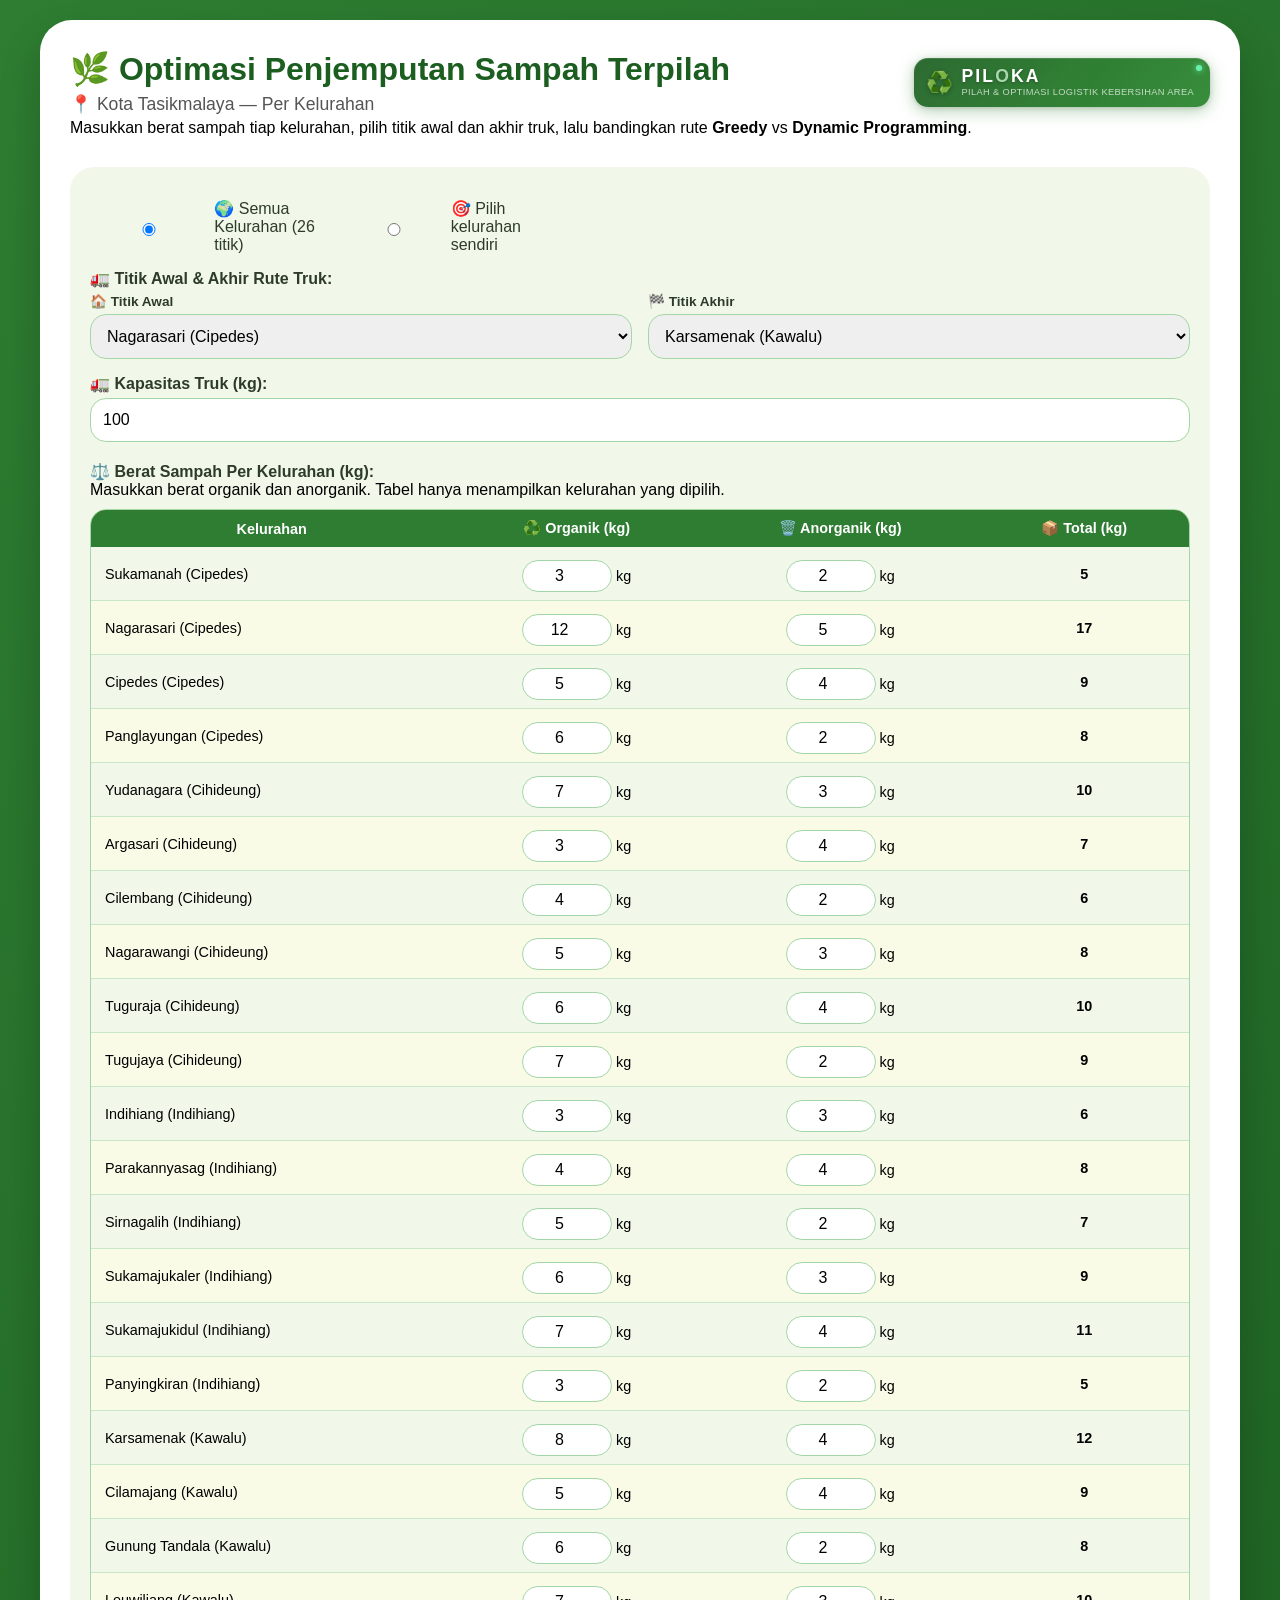
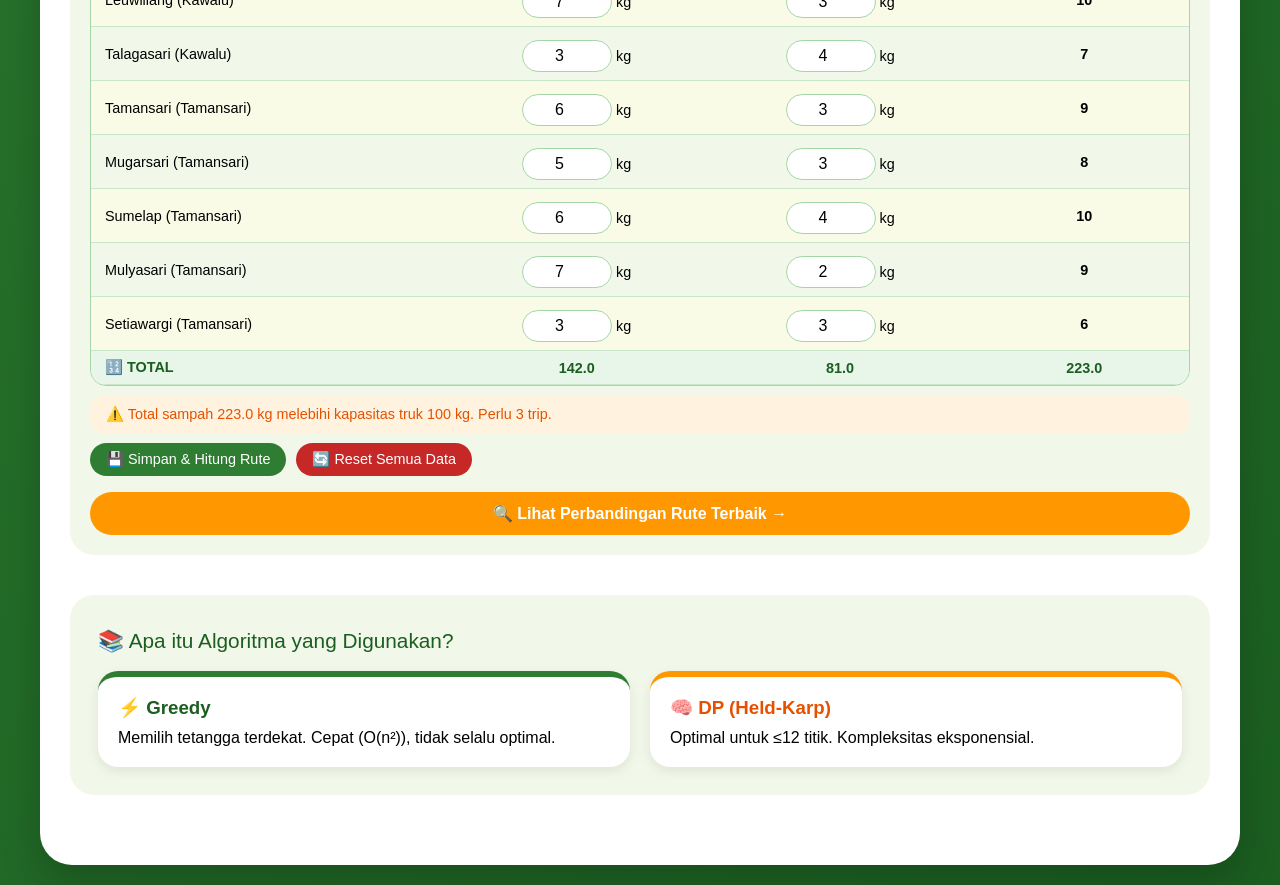
==== index.html @ 5a888385 "move files to root" ====
<!doctype html>
<html lang="id">
  <head>
    <meta charset="UTF-8" />
    <meta name="viewport" content="width=device-width, initial-scale=1.0" />
    <title>Optimasi Sampah Terpilah - Tasikmalaya</title>
    <link rel="stylesheet" href="style.css" />
    <style>
      .kel-checkbox-group {
        display: grid;
        grid-template-columns: repeat(auto-fill, minmax(180px, 1fr));
        gap: 8px;
        max-height: 300px;
        overflow-y: auto;
        border: 1px solid #c8e6c9;
        border-radius: 16px;
        padding: 12px;
        background: white;
        margin-top: 8px;
      }
      .kel-checkbox-group label {
        display: flex;
        align-items: center;
        gap: 8px;
        font-size: 0.9rem;
        cursor: pointer;
      }
      .mode-radio {
        display: flex;
        gap: 20px;
        margin: 12px 0;
        align-items: center;
      }
      .mode-radio label {
        display: inline-flex;
        align-items: center;
        gap: 6px;
        font-weight: normal;
        margin-top: 0;
      }
      .berat-table input {
        width: 80px;
        padding: 6px;
        text-align: center;
      }
    </style>
  </head>
  <body>
    <div class="container">
      <!-- Site Header Row -->
      <div class="site-header">
        <div class="site-header-titles">
          <h1>🌿 Optimasi Penjemputan Sampah Terpilah</h1>
          <h2>📍 Kota Tasikmalaya — Per Kelurahan</h2>
        </div>
        <div class="piloka-badge">
          <div class="piloka-logo">
            <div class="piloka-dot"></div>
            <span class="piloka-icon">♻️</span>
            <div class="piloka-text">
              <span class="piloka-name">PIL<span>O</span>KA</span>
              <span class="piloka-tagline">Pilah &amp; Optimasi Logistik Kebersihan Area</span>
            </div>
          </div>
        </div>
      </div>
      <p class="hero-desc">
        Masukkan berat sampah tiap kelurahan, pilih titik awal dan akhir truk,
        lalu bandingkan rute <strong>Greedy</strong> vs
        <strong>Dynamic Programming</strong>.
      </p>

      <div class="form-box">
        <div class="mode-radio">
          <label
            ><input type="radio" name="routeMode" value="all" checked /> 🌍
            Semua Kelurahan (26 titik)</label
          >
          <label
            ><input type="radio" name="routeMode" value="custom" /> 🎯 Pilih
            kelurahan sendiri</label
          >
        </div>

        <div id="kelurahanCustomPanel" style="display: none">
          <label>📌 Pilih Kelurahan yang Akan Dijemput:</label>
          <div style="margin: 8px 0">
            <button type="button" id="selectAllBtn" class="small-btn">
              ✔️ Pilih Semua
            </button>
            <button type="button" id="deselectAllBtn" class="small-btn">
              ❌ Hapus Semua
            </button>
          </div>
          <div id="kelurahanCheckboxes" class="kel-checkbox-group"></div>
          <p class="section-note">
            ✅ Minimal pilih 2 kelurahan (awal dan akhir berbeda).
          </p>
        </div>

        <label>🚛 Titik Awal & Akhir Rute Truk:</label>
        <div class="route-selects">
          <div>
            <label style="margin-top: 0; font-size: 0.85rem"
              >🏠 Titik Awal</label
            >
            <select id="daerahAsal"></select>
          </div>
          <div>
            <label style="margin-top: 0; font-size: 0.85rem"
              >🏁 Titik Akhir</label
            >
            <select id="daerahAkhir"></select>
          </div>
        </div>
        <p id="warningAkhir" class="warning-text">
          ⚠️ Titik akhir tidak boleh sama dengan titik awal.
        </p>

        <label>🚛 Kapasitas Truk (kg):</label>
        <input
          type="number"
          id="kapasitasTruk"
          value="100"
          step="10"
          min="10"
        />

        <label style="margin-top: 20px"
          >⚖️ Berat Sampah Per Kelurahan (kg):</label
        >
        <p class="section-note">
          Masukkan berat organik dan anorganik. Tabel hanya menampilkan
          kelurahan yang dipilih.
        </p>
        <div class="berat-table-wrap">
          <table class="berat-table" id="beratTable">
            <thead>
              <tr>
                <th>Kelurahan</th>
                <th>♻️ Organik (kg)</th>
                <th>🗑️ Anorganik (kg)</th>
                <th>📦 Total (kg)</th>
              </tr>
            </thead>
            <tbody id="beratTbody"></tbody>
            <tfoot>
              <tr class="total-row">
                <td>🔢 TOTAL</td>
                <td id="totalOrganik">0</td>
                <td id="totalAnorganik">0</td>
                <td id="totalSemua">0</td>
              </tr>
            </tfoot>
          </table>
        </div>
        <div
          id="statusKapasitas"
          class="info-status"
          style="display: none"
        ></div>

        <button id="simpanBtn">💾 Simpan & Hitung Rute</button>
        <div id="infoHasil" class="info-panel" style="display: none"></div>
        <a href="banding.html" class="btn-banding"
          >🔍 Lihat Perbandingan Rute Terbaik →</a
        >
      </div>

      <div class="algo-section">
        <h2>📚 Apa itu Algoritma yang Digunakan?</h2>
        <div class="algo-cards">
          <div class="algo-card">
            <h3>⚡ Greedy</h3>
            <p>
              Memilih tetangga terdekat. Cepat (O(n²)), tidak selalu optimal.
            </p>
          </div>
          <div class="algo-card dp">
            <h3>🧠 DP (Held-Karp)</h3>
            <p>Optimal untuk ≤12 titik. Kompleksitas eksponensial.</p>
          </div>
        </div>
      </div>
    </div>
    <script src="script.js"></script>
  </body>
</html>
---- style.css ----
* {
  margin: 0;
  padding: 0;
  box-sizing: border-box;
  font-family: "Segoe UI", Tahoma, Geneva, Verdana, sans-serif;
}

body {
  background: linear-gradient(135deg, #2e7d32, #1b5e20);
  min-height: 100vh;
  padding: 20px;
}

.container {
  max-width: 1200px;
  margin: auto;
  background: white;
  border-radius: 32px;
  padding: 30px;
  box-shadow: 0 20px 40px rgba(0, 0, 0, 0.2);
}

h1,
h2 {
  text-align: center;
  color: #1b5e20;
}

h2 {
  font-size: 1.1rem;
  color: #555;
  font-weight: 500;
  margin-top: 6px;
}

.form-box,
.comparison-box {
  margin: 30px 0;
  padding: 20px;
  background: #f1f8e9;
  border-radius: 24px;
}

label {
  display: block;
  margin-top: 15px;
  font-weight: bold;
  color: #2e3b2c;
}

input,
select {
  width: 100%;
  padding: 12px;
  margin-top: 5px;
  border-radius: 16px;
  border: 1px solid #a5d6a7;
  font-size: 1rem;
  outline: none;
  transition: border-color 0.2s;
}
input:focus,
select:focus {
  border-color: #2e7d32;
  box-shadow: 0 0 0 3px rgba(46, 125, 50, 0.12);
}

button,
.small-btn {
  margin-top: 10px;
  background: #2e7d32;
  color: white;
  border: none;
  padding: 8px 16px;
  border-radius: 40px;
  font-size: 0.9rem;
  cursor: pointer;
  transition: 0.2s;
}
button:hover,
.small-btn:hover {
  background: #1b5e20;
  transform: translateY(-1px);
}
button:active,
.small-btn:active {
  transform: translateY(0);
}

.btn-banding {
  display: block;
  margin-top: 16px;
  background: #ff9800;
  color: white;
  text-decoration: none;
  padding: 12px 20px;
  border-radius: 40px;
  text-align: center;
  font-weight: bold;
  transition: 0.2s;
}
.btn-banding:hover {
  background: #e65100;
  transform: translateY(-1px);
}

.comparison-box {
  display: flex;
  gap: 20px;
  flex-wrap: wrap;
  justify-content: center;
}

.card {
  flex: 1;
  min-width: 220px;
  background: white;
  border-radius: 24px;
  padding: 20px;
  box-shadow: 0 4px 12px rgba(0, 0, 0, 0.1);
  border-top: 8px solid #2e7d32;
  line-height: 1.8;
}

.chart-box {
  display: flex;
  flex-wrap: wrap;
  justify-content: center;
  gap: 30px;
  margin: 30px 0;
}

canvas {
  max-width: 380px;
  max-height: 300px;
  background: #fafafa;
  border-radius: 24px;
  padding: 10px;
  box-shadow: 0 2px 8px rgba(0, 0, 0, 0.06);
}

.info-panel {
  margin-top: 20px;
  background: #c8e6c9;
  padding: 15px;
  border-radius: 20px;
  font-weight: 500;
  text-align: center;
  line-height: 1.6;
}

.route-selects {
  display: flex;
  gap: 16px;
  flex-wrap: wrap;
  margin-top: 5px;
}
.route-selects > div {
  flex: 1;
  min-width: 160px;
}

.warning-text {
  color: #c62828;
  font-size: 0.85rem;
  margin-top: 6px;
  display: none;
}

.berat-table-wrap {
  margin-top: 10px;
  border-radius: 16px;
  overflow-x: auto;
  border: 1px solid #a5d6a7;
}
.berat-table {
  width: 100%;
  border-collapse: collapse;
  font-size: 0.9rem;
}
.berat-table th {
  background: #2e7d32;
  color: white;
  padding: 10px 14px;
  text-align: center;
}
.berat-table td {
  padding: 8px 10px;
  border-bottom: 1px solid #c8e6c9;
  text-align: center;
}
.berat-table tr:nth-child(even) td {
  background: #f9fbe7;
}
.berat-table td:first-child {
  text-align: left;
  padding-left: 14px;
}
.total-row td {
  background: #e8f5e9 !important;
  font-weight: bold;
  color: #1b5e20;
}
.info-status {
  margin-top: 10px;
  padding: 10px 16px;
  border-radius: 12px;
  font-size: 0.9rem;
}

.algo-section {
  margin: 40px 0;
  padding: 28px;
  background: #f1f8e9;
  border-radius: 24px;
}
.algo-section h2 {
  color: #1b5e20;
  margin-bottom: 18px;
  font-size: 1.3rem;
  text-align: left;
}
.algo-cards {
  display: flex;
  gap: 20px;
  flex-wrap: wrap;
}
.algo-card {
  flex: 1;
  min-width: 240px;
  background: white;
  border-radius: 20px;
  padding: 20px;
  box-shadow: 0 4px 12px rgba(0, 0, 0, 0.08);
  border-top: 6px solid #2e7d32;
}
.algo-card.dp {
  border-top-color: #ff9800;
}
.algo-card h3 {
  color: #1b5e20;
  margin-bottom: 10px;
}
.algo-card.dp h3 {
  color: #e65100;
}

/* ── PILOKA Site Header Row ── */
.site-header {
  display: flex;
  align-items: center;
  justify-content: space-between;
  gap: 16px;
  margin-bottom: 4px;
  flex-wrap: wrap;
}

.site-header-titles {
  flex: 1;
  min-width: 0;
}

.site-header-titles h1,
.site-header-titles h2 {
  text-align: left;
}

/* ── PILOKA Brand Badge ── */
.piloka-badge {
  flex-shrink: 0;
  text-decoration: none;
  cursor: default;
  user-select: none;
}

.piloka-logo {
  display: flex;
  align-items: center;
  gap: 8px;
  background: linear-gradient(135deg, #1b5e20 0%, #2e7d32 50%, #388e3c 100%);
  border-radius: 14px;
  padding: 10px 16px 10px 12px;
  box-shadow:
    0 4px 16px rgba(46, 125, 50, 0.35),
    0 1px 4px rgba(0,0,0,0.15),
    inset 0 1px 0 rgba(255,255,255,0.12);
  position: relative;
  overflow: hidden;
  transition: transform 0.2s, box-shadow 0.2s;
}

.piloka-logo::before {
  content: '';
  position: absolute;
  inset: 0;
  background: linear-gradient(120deg, rgba(255,255,255,0.08) 0%, transparent 60%);
  pointer-events: none;
}

.piloka-logo:hover {
  transform: translateY(-2px) scale(1.02);
  box-shadow:
    0 8px 24px rgba(46, 125, 50, 0.45),
    0 2px 6px rgba(0,0,0,0.2),
    inset 0 1px 0 rgba(255,255,255,0.15);
}

.piloka-icon {
  font-size: 1.35rem;
  line-height: 1;
  filter: drop-shadow(0 1px 2px rgba(0,0,0,0.3));
  animation: piloka-spin 6s linear infinite;
}

@keyframes piloka-spin {
  0%   { transform: rotate(0deg) scale(1); }
  45%  { transform: rotate(0deg) scale(1); }
  50%  { transform: rotate(20deg) scale(1.12); }
  55%  { transform: rotate(0deg) scale(1); }
  100% { transform: rotate(0deg) scale(1); }
}

.piloka-text {
  display: flex;
  flex-direction: column;
  line-height: 1;
}

.piloka-name {
  font-size: 1.1rem;
  font-weight: 800;
  color: #fff;
  letter-spacing: 0.12em;
  text-shadow: 0 1px 3px rgba(0,0,0,0.3);
  font-family: 'Segoe UI', Tahoma, Geneva, Verdana, sans-serif;
}

.piloka-name span {
  color: #a5d6a7;
}

.piloka-tagline {
  font-size: 0.58rem;
  color: rgba(255,255,255,0.72);
  letter-spacing: 0.04em;
  margin-top: 3px;
  font-weight: 500;
  text-transform: uppercase;
}

.piloka-dot {
  width: 6px;
  height: 6px;
  background: #69f0ae;
  border-radius: 50%;
  position: absolute;
  top: 7px;
  right: 8px;
  box-shadow: 0 0 6px #69f0ae;
  animation: piloka-pulse 2s ease-in-out infinite;
}

@keyframes piloka-pulse {
  0%, 100% { opacity: 1; transform: scale(1); }
  50%       { opacity: 0.4; transform: scale(0.6); }
}

@media (max-width: 600px) {
  .site-header {
    flex-direction: column;
    align-items: flex-start;
    gap: 12px;
  }
  .site-header-titles h1,
  .site-header-titles h2 {
    text-align: center;
  }
  .piloka-badge {
    align-self: center;
  }
  .piloka-name {
    font-size: 0.9rem;
  }
  .piloka-tagline {
    font-size: 0.5rem;
  }
}

@media (max-width: 600px) {
  .container {
    padding: 18px;
    border-radius: 20px;
  }
  h1 {
    font-size: 1.3rem;
  }
}
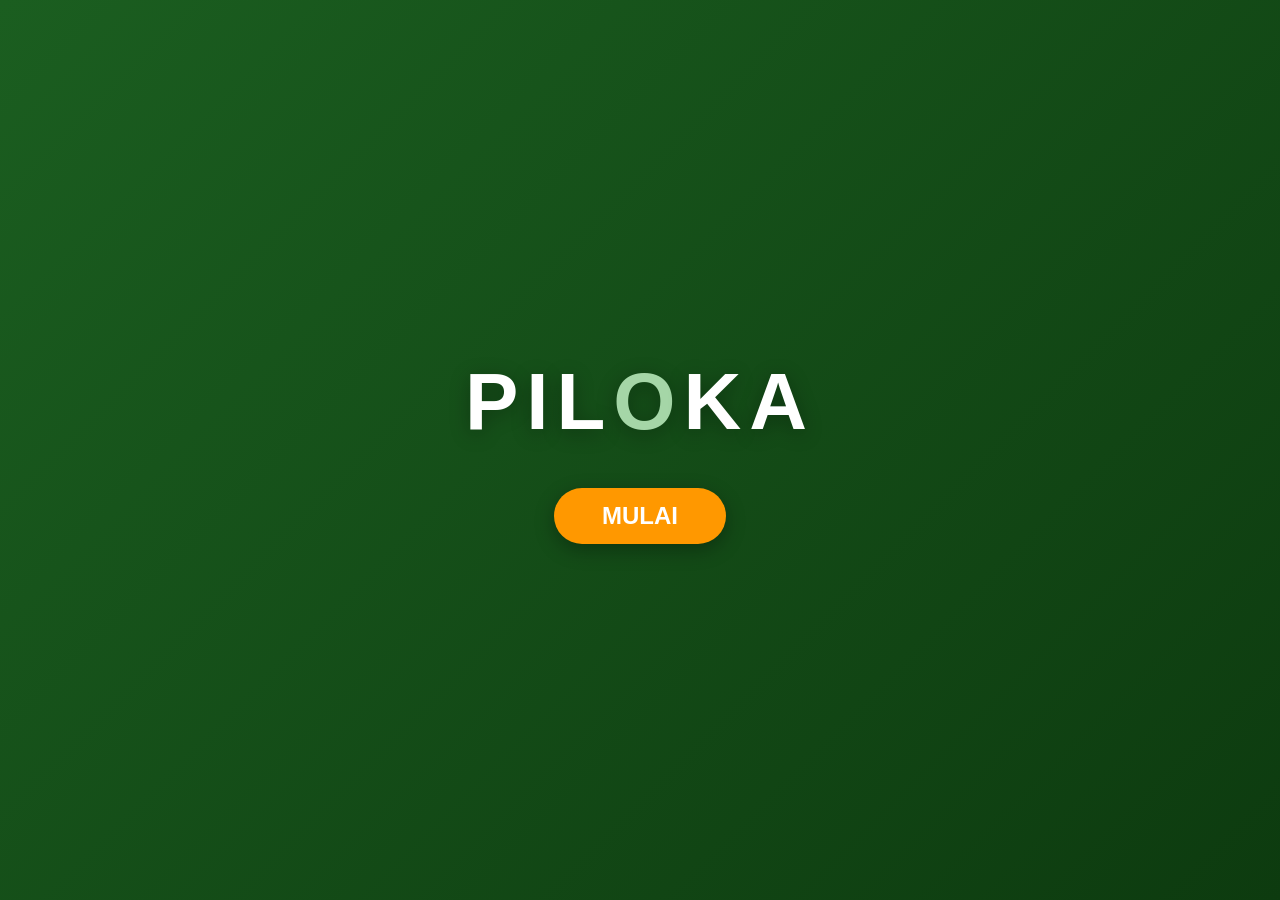
==== commit 3d8abd46: "change name page" ====
--- a/index.html
+++ b/index.html
@@ -3,186 +3,82 @@
   <head>
     <meta charset="UTF-8" />
     <meta name="viewport" content="width=device-width, initial-scale=1.0" />
-    <title>Optimasi Sampah Terpilah - Tasikmalaya</title>
-    <link rel="stylesheet" href="style.css" />
+    <title>PILOKA - Optimasi Penjemputan Sampah</title>
     <style>
-      .kel-checkbox-group {
-        display: grid;
-        grid-template-columns: repeat(auto-fill, minmax(180px, 1fr));
-        gap: 8px;
-        max-height: 300px;
-        overflow-y: auto;
-        border: 1px solid #c8e6c9;
-        border-radius: 16px;
-        padding: 12px;
-        background: white;
-        margin-top: 8px;
+      * {
+        margin: 0;
+        padding: 0;
+        box-sizing: border-box;
       }
-      .kel-checkbox-group label {
+
+      body {
+        background: linear-gradient(135deg, #1b5e20, #0d3b0f);
+        min-height: 100vh;
         display: flex;
         align-items: center;
-        gap: 8px;
-        font-size: 0.9rem;
+        justify-content: center;
+        font-family: "Segoe UI", Tahoma, Geneva, Verdana, sans-serif;
+      }
+
+      .landing {
+        text-align: center;
+        animation: fadeIn 0.8s ease-out;
+      }
+
+      @keyframes fadeIn {
+        from {
+          opacity: 0;
+          transform: scale(0.95);
+        }
+        to {
+          opacity: 1;
+          transform: scale(1);
+        }
+      }
+
+      .logo {
+        font-size: 5rem;
+        font-weight: 800;
+        color: white;
+        letter-spacing: 0.1em;
+        text-shadow: 0 4px 20px rgba(0, 0, 0, 0.3);
+        margin-bottom: 40px;
+      }
+
+      .logo span {
+        color: #a5d6a7;
+      }
+
+      .btn-mulai {
+        display: inline-block;
+        background: #ff9800;
+        color: white;
+        font-size: 1.5rem;
+        font-weight: bold;
+        padding: 14px 48px;
+        border-radius: 50px;
+        text-decoration: none;
+        transition: all 0.3s;
+        box-shadow: 0 6px 20px rgba(0, 0, 0, 0.3);
+        border: none;
         cursor: pointer;
       }
-      .mode-radio {
-        display: flex;
-        gap: 20px;
-        margin: 12px 0;
-        align-items: center;
+
+      .btn-mulai:hover {
+        background: #e65100;
+        transform: scale(1.05);
+        box-shadow: 0 10px 28px rgba(0, 0, 0, 0.4);
       }
-      .mode-radio label {
-        display: inline-flex;
-        align-items: center;
-        gap: 6px;
-        font-weight: normal;
-        margin-top: 0;
-      }
-      .berat-table input {
-        width: 80px;
-        padding: 6px;
-        text-align: center;
+
+      .btn-mulai:active {
+        transform: scale(0.98);
       }
     </style>
   </head>
   <body>
-    <div class="container">
-      <!-- Site Header Row -->
-      <div class="site-header">
-        <div class="site-header-titles">
-          <h1>🌿 Optimasi Penjemputan Sampah Terpilah</h1>
-          <h2>📍 Kota Tasikmalaya — Per Kelurahan</h2>
-        </div>
-        <div class="piloka-badge">
-          <div class="piloka-logo">
-            <div class="piloka-dot"></div>
-            <span class="piloka-icon">♻️</span>
-            <div class="piloka-text">
-              <span class="piloka-name">PIL<span>O</span>KA</span>
-              <span class="piloka-tagline">Pilah &amp; Optimasi Logistik Kebersihan Area</span>
-            </div>
-          </div>
-        </div>
-      </div>
-      <p class="hero-desc">
-        Masukkan berat sampah tiap kelurahan, pilih titik awal dan akhir truk,
-        lalu bandingkan rute <strong>Greedy</strong> vs
-        <strong>Dynamic Programming</strong>.
-      </p>
-
-      <div class="form-box">
-        <div class="mode-radio">
-          <label
-            ><input type="radio" name="routeMode" value="all" checked /> 🌍
-            Semua Kelurahan (26 titik)</label
-          >
-          <label
-            ><input type="radio" name="routeMode" value="custom" /> 🎯 Pilih
-            kelurahan sendiri</label
-          >
-        </div>
-
-        <div id="kelurahanCustomPanel" style="display: none">
-          <label>📌 Pilih Kelurahan yang Akan Dijemput:</label>
-          <div style="margin: 8px 0">
-            <button type="button" id="selectAllBtn" class="small-btn">
-              ✔️ Pilih Semua
-            </button>
-            <button type="button" id="deselectAllBtn" class="small-btn">
-              ❌ Hapus Semua
-            </button>
-          </div>
-          <div id="kelurahanCheckboxes" class="kel-checkbox-group"></div>
-          <p class="section-note">
-            ✅ Minimal pilih 2 kelurahan (awal dan akhir berbeda).
-          </p>
-        </div>
-
-        <label>🚛 Titik Awal & Akhir Rute Truk:</label>
-        <div class="route-selects">
-          <div>
-            <label style="margin-top: 0; font-size: 0.85rem"
-              >🏠 Titik Awal</label
-            >
-            <select id="daerahAsal"></select>
-          </div>
-          <div>
-            <label style="margin-top: 0; font-size: 0.85rem"
-              >🏁 Titik Akhir</label
-            >
-            <select id="daerahAkhir"></select>
-          </div>
-        </div>
-        <p id="warningAkhir" class="warning-text">
-          ⚠️ Titik akhir tidak boleh sama dengan titik awal.
-        </p>
-
-        <label>🚛 Kapasitas Truk (kg):</label>
-        <input
-          type="number"
-          id="kapasitasTruk"
-          value="100"
-          step="10"
-          min="10"
-        />
-
-        <label style="margin-top: 20px"
-          >⚖️ Berat Sampah Per Kelurahan (kg):</label
-        >
-        <p class="section-note">
-          Masukkan berat organik dan anorganik. Tabel hanya menampilkan
-          kelurahan yang dipilih.
-        </p>
-        <div class="berat-table-wrap">
-          <table class="berat-table" id="beratTable">
-            <thead>
-              <tr>
-                <th>Kelurahan</th>
-                <th>♻️ Organik (kg)</th>
-                <th>🗑️ Anorganik (kg)</th>
-                <th>📦 Total (kg)</th>
-              </tr>
-            </thead>
-            <tbody id="beratTbody"></tbody>
-            <tfoot>
-              <tr class="total-row">
-                <td>🔢 TOTAL</td>
-                <td id="totalOrganik">0</td>
-                <td id="totalAnorganik">0</td>
-                <td id="totalSemua">0</td>
-              </tr>
-            </tfoot>
-          </table>
-        </div>
-        <div
-          id="statusKapasitas"
-          class="info-status"
-          style="display: none"
-        ></div>
-
-        <button id="simpanBtn">💾 Simpan & Hitung Rute</button>
-        <div id="infoHasil" class="info-panel" style="display: none"></div>
-        <a href="banding.html" class="btn-banding"
-          >🔍 Lihat Perbandingan Rute Terbaik →</a
-        >
-      </div>
-
-      <div class="algo-section">
-        <h2>📚 Apa itu Algoritma yang Digunakan?</h2>
-        <div class="algo-cards">
-          <div class="algo-card">
-            <h3>⚡ Greedy</h3>
-            <p>
-              Memilih tetangga terdekat. Cepat (O(n²)), tidak selalu optimal.
-            </p>
-          </div>
-          <div class="algo-card dp">
-            <h3>🧠 DP (Held-Karp)</h3>
-            <p>Optimal untuk ≤12 titik. Kompleksitas eksponensial.</p>
-          </div>
-        </div>
-      </div>
+    <div class="landing">
+      <div class="logo">PIL<span>O</span>KA</div>
+      <a href="index.html" class="btn-mulai">MULAI</a>
     </div>
-    <script src="script.js"></script>
   </body>
 </html>
